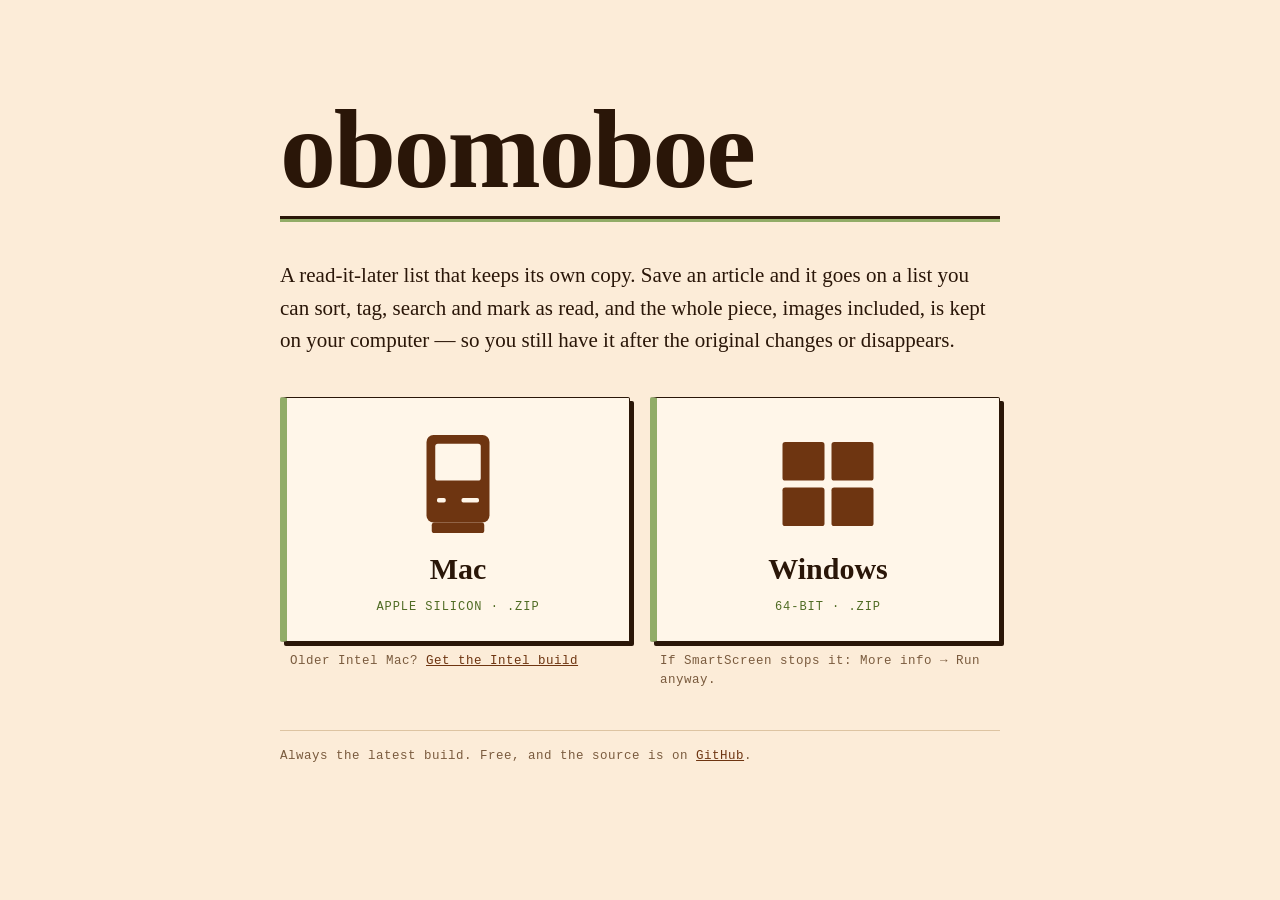
==== docs/index.html @ da9e53b9 "Add a download page for GitHub Pages One page: the name, what it does, and links that always fetch t" ====
<!doctype html>
<html lang="en">
<head>
  <meta charset="utf-8">
  <meta name="viewport" content="width=device-width, initial-scale=1">
  <title>obomoboe</title>
  <meta name="description" content="A read-it-later list that keeps its own copy. Download obomoboe for Mac or Windows.">
  <link rel="icon" href="data:image/svg+xml,<svg xmlns='http://www.w3.org/2000/svg' viewBox='0 0 16 16'><text y='14' font-size='14'>&#128214;</text></svg>">
  <style>
  :root {
    --paper: #fcecd8;
    --panel: #fff6e9;
    --ink: #2a1608;
    --muted: #7a5b3e;
    --line: #ddc4a2;
    --edge: #2a1608;
    --accent: #6e3511;
    --highlight: #91ac67;
    --second-deep: #4f6b23;

    --serif: "Iowan Old Style", "Palatino Linotype", Palatino, "Book Antiqua",
             Georgia, ui-serif, serif;
    --stencil: ui-monospace, "SF Mono", SFMono-Regular, Menlo, Consolas,
               "Liberation Mono", monospace;
  }
  @media (prefers-color-scheme: dark) {
    :root:not([data-theme="light"]) {
      color-scheme: dark;
      --paper: #17100a;
      --panel: #201710;
      --ink: #f2e2cc;
      --muted: #b09373;
      --line: #3d2c1c;
      --edge: #5d4630;
      --accent: #d08a49;
      --highlight: #91ac67;
      --second-deep: #9dbe6e;
    }
  }
  :root[data-theme="dark"] {
    color-scheme: dark;
    --paper: #17100a;
    --panel: #201710;
    --ink: #f2e2cc;
    --muted: #b09373;
    --line: #3d2c1c;
    --edge: #5d4630;
    --accent: #d08a49;
    --highlight: #91ac67;
    --second-deep: #9dbe6e;
  }

  :root { color-scheme: light; }
  * { box-sizing: border-box; }
  body {
    margin: 0;
    background: var(--paper);
    color: var(--ink);
    font: 17px/1.55 var(--serif);
    -webkit-font-smoothing: antialiased;
  }

  .page {
    max-width: 760px;
    margin: 0 auto;
    padding-inline: 20px;
    padding-block: clamp(40px, 10vw, 96px) 56px;
    display: grid;
    gap: 40px;
  }

  .name {
    margin: 0;
    font-size: clamp(56px, 14vw, 112px);
    font-weight: 700;
    line-height: .95;
    letter-spacing: -.02em;
    /* The rule under the masthead in the app, drawn as a stamp. */
    padding-bottom: 14px;
    border-bottom: 3px solid var(--edge);
    box-shadow: 0 3px 0 var(--highlight);
  }

  .blurb {
    margin: 0;
    max-width: 34em;
    font-size: clamp(18px, 2.6vw, 21px);
    text-wrap: pretty;
  }

  .downloads {
    display: grid;
    grid-template-columns: repeat(auto-fit, minmax(240px, 1fr));
    gap: 20px;
  }

  .platform { display: grid; gap: 10px; align-content: start; }

  /* A paving slab, like each article in the list. */
  .get {
    display: grid;
    justify-items: center;
    gap: 14px;
    padding: 30px 20px 24px;
    background: var(--panel);
    color: var(--ink);
    border: 1.5px solid var(--edge);
    border-left: 7px solid var(--highlight);
    border-radius: 2px;
    box-shadow: 4px 4px 0 var(--edge);
    text-decoration: none;
    transition: transform .12s ease, box-shadow .12s ease;
  }
  .get:hover {
    transform: translate(-2px, -2px);
    box-shadow: 6px 6px 0 var(--edge);
  }
  .get:active { transform: translate(2px, 2px); box-shadow: 2px 2px 0 var(--edge); }
  .get:focus-visible { outline: 3px solid var(--accent); outline-offset: 4px; }

  .get svg { width: 112px; height: 112px; color: var(--accent); }

  .get__label {
    font-size: 30px;
    font-weight: 700;
    line-height: 1;
  }
  .get__file {
    font-family: var(--stencil);
    font-size: 12px;
    letter-spacing: .08em;
    text-transform: uppercase;
    color: var(--second-deep);
  }

  .alt {
    margin: 0;
    padding-left: 10px;
    font-family: var(--stencil);
    font-size: 12.5px;
    letter-spacing: .04em;
    color: var(--muted);
  }
  .alt a { color: var(--accent); }

  .foot {
    margin: 0;
    padding-top: 16px;
    border-top: 1px solid var(--line);
    font-family: var(--stencil);
    font-size: 12.5px;
    letter-spacing: .04em;
    color: var(--muted);
  }
  .foot a { color: var(--accent); }

  @media (prefers-reduced-motion: reduce) {
    .get, .get:hover, .get:active { transition: none; transform: none; }
  }
</style>
</head>
<body>
<main class="page">
  <h1 class="name">obomoboe</h1>

  <p class="blurb">A read-it-later list that keeps its own copy. Save an
    article and it goes on a list you can sort, tag, search and mark as read,
    and the whole piece, images included, is kept on your computer &mdash; so
    you still have it after the original changes or disappears.</p>

  <section class="downloads" aria-label="Download">
    <div class="platform">
      <a class="get" id="get-mac"
         href="https://github.com/afriedman412/obomoboe/releases/latest/download/obomoboe-mac-apple-silicon.zip">
        <svg viewBox="0 0 64 64" fill="none" aria-hidden="true">
          <!-- A compact Mac: the case, the screen, the floppy slot. -->
          <rect x="14" y="4" width="36" height="50" rx="4" fill="currentColor"/>
          <rect x="19" y="9" width="26" height="21" rx="1.5" style="fill: var(--panel)"/>
          <rect x="34" y="40" width="10" height="2.5" rx="1" style="fill: var(--panel)"/>
          <rect x="20" y="40" width="5" height="2.5" rx="1" style="fill: var(--panel)"/>
          <rect x="17" y="54" width="30" height="6" rx="1.5" fill="currentColor"/>
        </svg>
        <span class="get__label">Mac</span>
        <span class="get__file">Apple Silicon &middot; .zip</span>
      </a>
      <p class="alt">Older Intel Mac?
        <a href="https://github.com/afriedman412/obomoboe/releases/latest/download/obomoboe-mac-intel.zip">Get
          the Intel build</a></p>
    </div>

    <div class="platform">
      <a class="get" id="get-windows"
         href="https://github.com/afriedman412/obomoboe/releases/latest/download/obomoboe-windows.zip">
        <svg viewBox="0 0 64 64" fill="none" aria-hidden="true">
          <!-- A window in four panes. -->
          <rect x="6" y="8" width="24" height="22" rx="1.5" fill="currentColor"/>
          <rect x="34" y="8" width="24" height="22" rx="1.5" fill="currentColor"/>
          <rect x="6" y="34" width="24" height="22" rx="1.5" fill="currentColor"/>
          <rect x="34" y="34" width="24" height="22" rx="1.5" fill="currentColor"/>
        </svg>
        <span class="get__label">Windows</span>
        <span class="get__file">64-bit &middot; .zip</span>
      </a>
      <p class="alt">If SmartScreen stops it: More info &rarr; Run anyway.</p>
    </div>
  </section>

  <p class="foot">Always the latest build. Free, and the source is on
    <a href="https://github.com/afriedman412/obomoboe">GitHub</a>.</p>
</main>
</body>
</html>
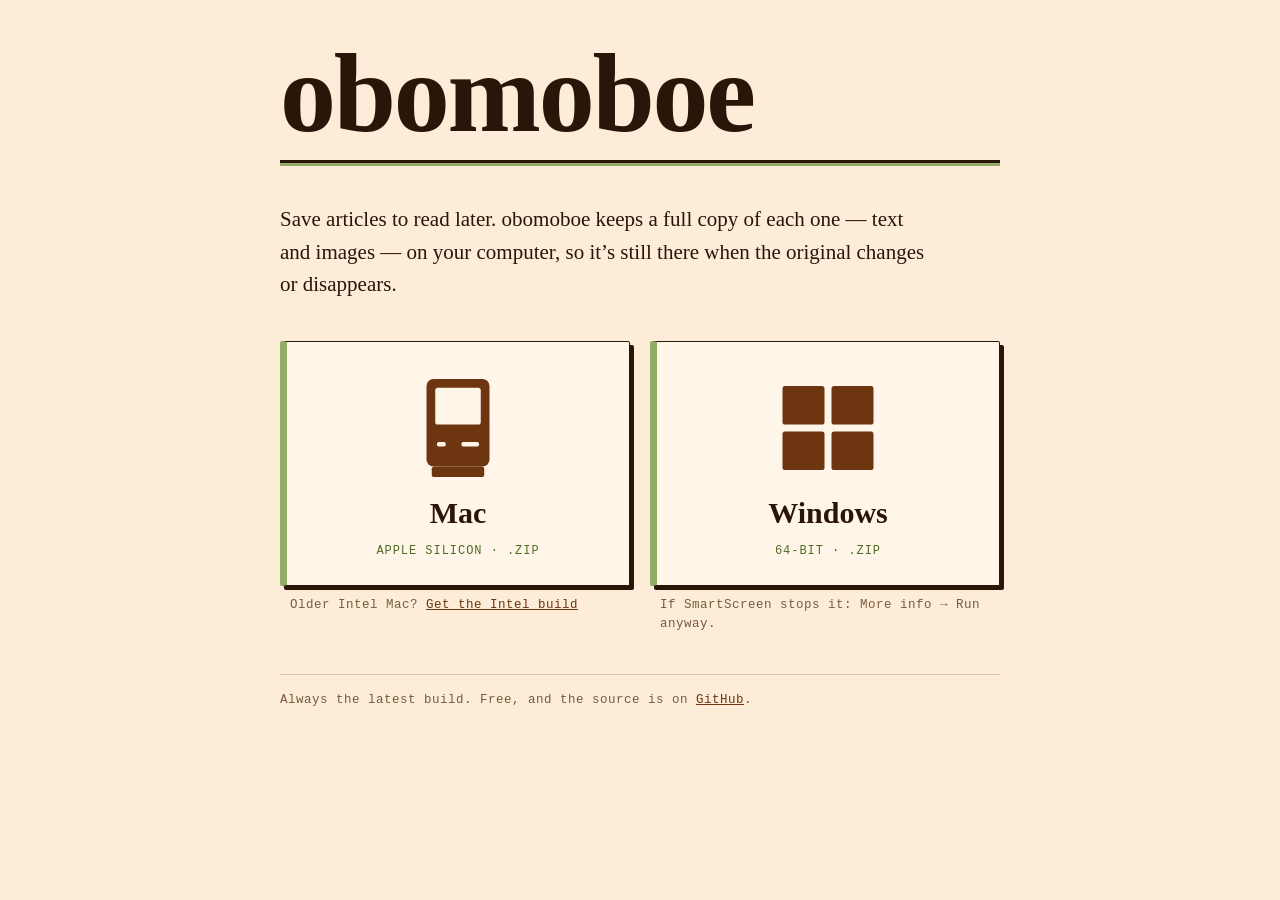
==== commit fdfa757b: "Tighten the download page's blurb and top spacing Co-Authored-By: Claude Opus 5.5 (1M context) <nore" ====
--- a/docs/index.html
+++ b/docs/index.html
@@ -4,7 +4,7 @@
   <meta charset="utf-8">
   <meta name="viewport" content="width=device-width, initial-scale=1">
   <title>obomoboe</title>
-  <meta name="description" content="A read-it-later list that keeps its own copy. Download obomoboe for Mac or Windows.">
+  <meta name="description" content="Save articles to read later, with a full copy kept on your computer. Download obomoboe for Mac or Windows.">
   <link rel="icon" href="data:image/svg+xml,<svg xmlns='http://www.w3.org/2000/svg' viewBox='0 0 16 16'><text y='14' font-size='14'>&#128214;</text></svg>">
   <style>
   :root {
@@ -64,7 +64,7 @@
     max-width: 760px;
     margin: 0 auto;
     padding-inline: 20px;
-    padding-block: clamp(40px, 10vw, 96px) 56px;
+    padding-block: clamp(24px, 4vw, 40px) 56px;
     display: grid;
     gap: 40px;
   }
@@ -163,10 +163,9 @@
 <main class="page">
   <h1 class="name">obomoboe</h1>
 
-  <p class="blurb">A read-it-later list that keeps its own copy. Save an
-    article and it goes on a list you can sort, tag, search and mark as read,
-    and the whole piece, images included, is kept on your computer &mdash; so
-    you still have it after the original changes or disappears.</p>
+  <p class="blurb">Save articles to read later. obomoboe keeps a full copy
+    of each one &mdash; text and images &mdash; on your computer, so it&rsquo;s
+    still there when the original changes or disappears.</p>
 
   <section class="downloads" aria-label="Download">
     <div class="platform">
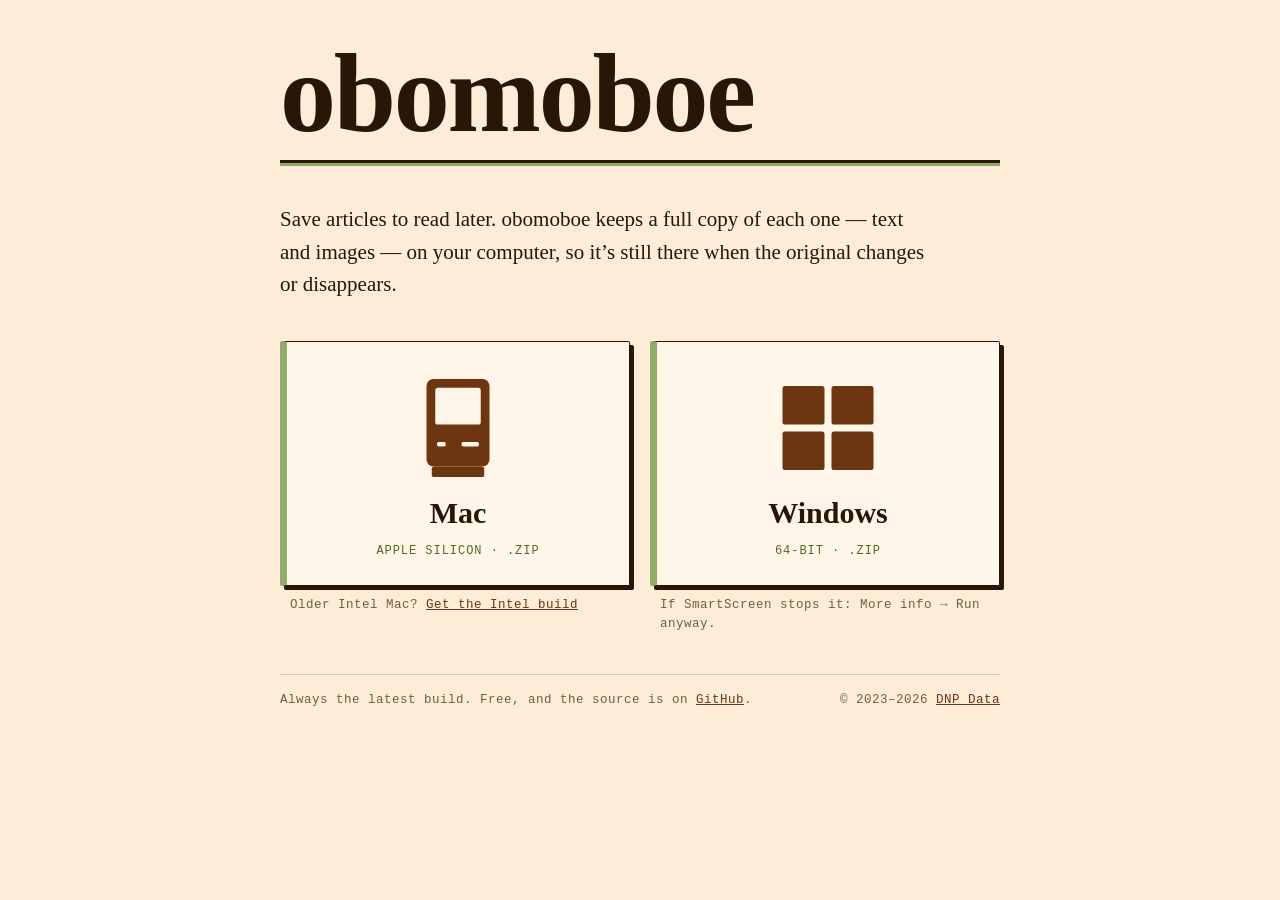
==== commit 33087692: "Add the copyright line to the download page Co-Authored-By: Claude Opus 5.5 (1M context) <noreply@an" ====
--- a/docs/index.html
+++ b/docs/index.html
@@ -144,7 +144,10 @@
   .alt a { color: var(--accent); }
 
   .foot {
-    margin: 0;
+    display: flex;
+    flex-wrap: wrap;
+    justify-content: space-between;
+    gap: 6px 24px;
     padding-top: 16px;
     border-top: 1px solid var(--line);
     font-family: var(--stencil);
@@ -152,6 +155,7 @@
     letter-spacing: .04em;
     color: var(--muted);
   }
+  .foot p { margin: 0; }
   .foot a { color: var(--accent); }
 
   @media (prefers-reduced-motion: reduce) {
@@ -204,8 +208,11 @@
     </div>
   </section>
 
-  <p class="foot">Always the latest build. Free, and the source is on
-    <a href="https://github.com/afriedman412/obomoboe">GitHub</a>.</p>
+  <footer class="foot">
+    <p>Always the latest build. Free, and the source is on
+      <a href="https://github.com/afriedman412/obomoboe">GitHub</a>.</p>
+    <p>&copy; 2023&ndash;2026 <a href="https://dnpdata.com">DNP Data</a></p>
+  </footer>
 </main>
 </body>
 </html>
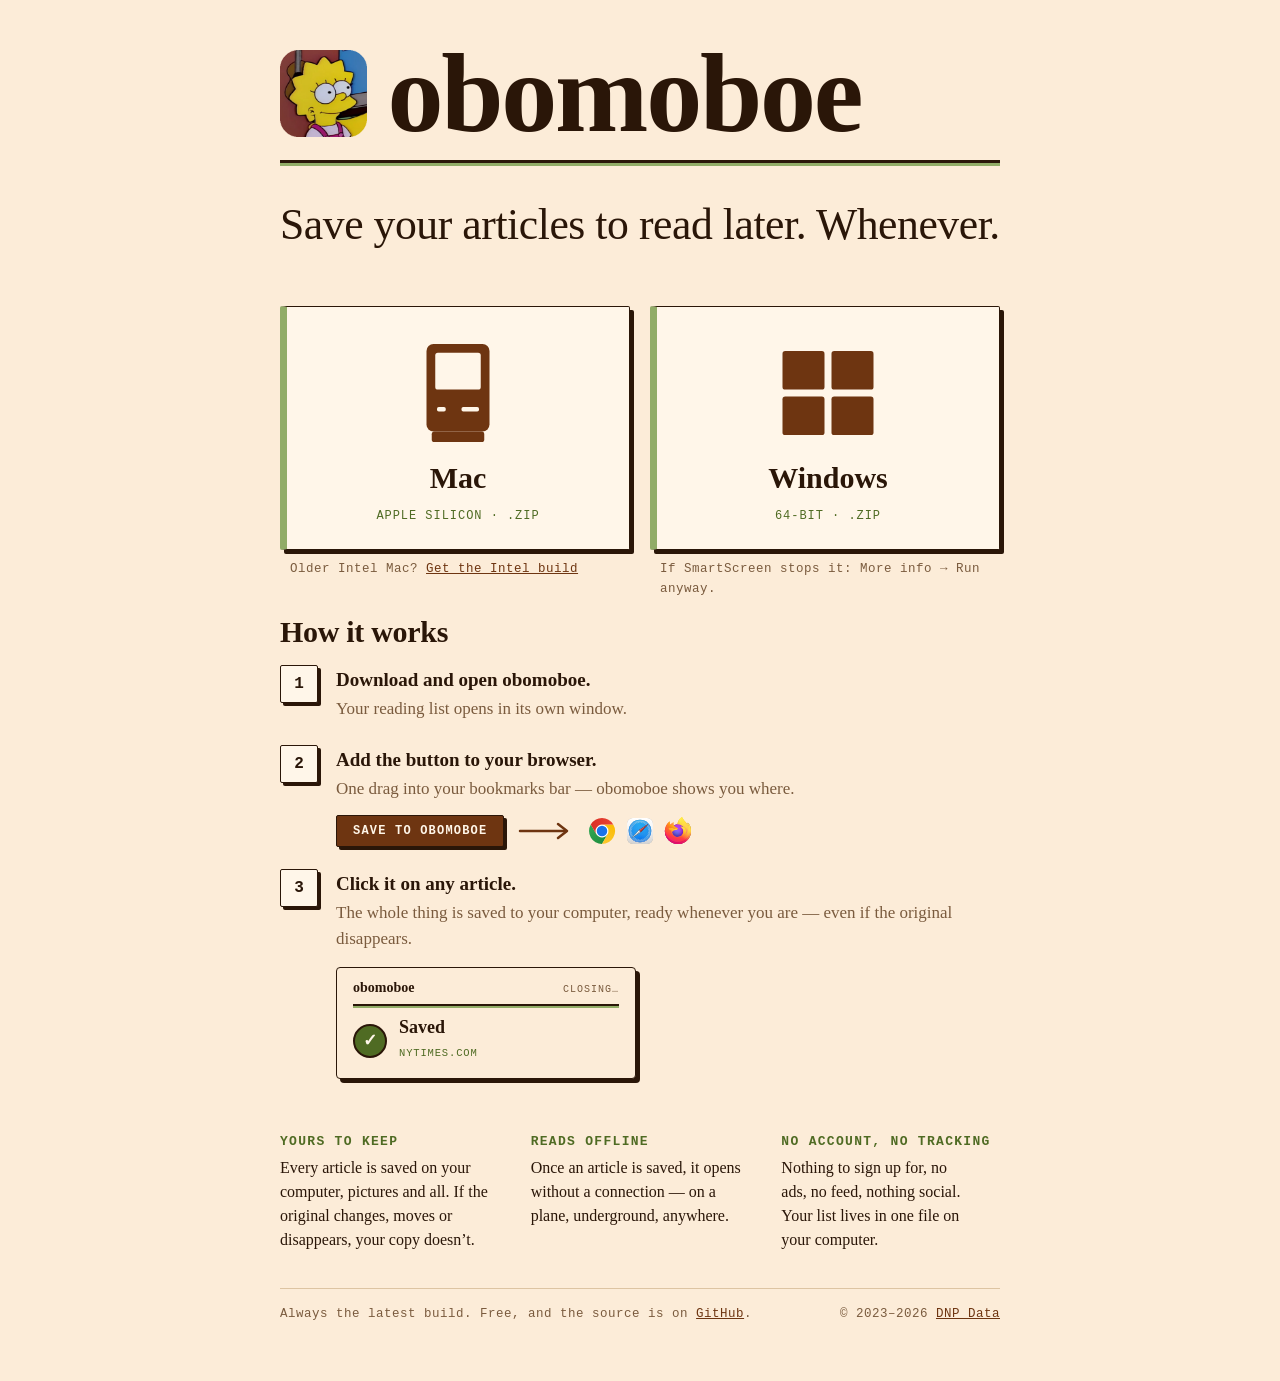
==== commit 65a2ea6c: "Rework the download page: tagline, how it works, selling points, icon - The tagline is one line, siz" ====
--- a/docs/index.html
+++ b/docs/index.html
@@ -5,7 +5,7 @@
   <meta name="viewport" content="width=device-width, initial-scale=1">
   <title>obomoboe</title>
   <meta name="description" content="Save articles to read later, with a full copy kept on your computer. Download obomoboe for Mac or Windows.">
-  <link rel="icon" href="data:image/svg+xml,<svg xmlns='http://www.w3.org/2000/svg' viewBox='0 0 16 16'><text y='14' font-size='14'>&#128214;</text></svg>">
+  <link rel="icon" href="icon.png" type="image/png">
   <style>
   :root {
     --paper: #fcecd8;
@@ -66,8 +66,14 @@
     padding-inline: 20px;
     padding-block: clamp(24px, 4vw, 40px) 56px;
     display: grid;
-    gap: 40px;
-  }
+    gap: 36px;
+  }
+  /* The middle sections are spaced alike, a step wider than the header,
+     so they read as separate parts. The notes under the download tiles are
+     faint enough to read as part of the gap, so the space after them is
+     cut by their height: tiles to "How it works" matches the rest. */
+  .downloads, .points { margin-top: 20px; }
+  .how { margin-top: -18px; }
 
   .name {
     margin: 0;
@@ -80,12 +86,33 @@
     border-bottom: 3px solid var(--edge);
     box-shadow: 0 3px 0 var(--highlight);
   }
-
+  .name {
+    display: flex;
+    align-items: center;
+    gap: .18em;
+  }
+  .name a {
+    display: flex;
+    align-items: center;
+    gap: inherit;
+    color: inherit;
+    text-decoration: none;
+  }
+  .name a:focus-visible { outline: 3px solid var(--accent); outline-offset: 4px; }
+  .name__icon {
+    width: .78em;
+    height: .78em;
+    flex: none;
+  }
+
+  /* One line, as wide as the column: sized by the script at the bottom,
+     since the width depends on which serif this computer has. */
   .blurb {
     margin: 0;
-    max-width: 34em;
-    font-size: clamp(18px, 2.6vw, 21px);
-    text-wrap: pretty;
+    font-size: min(36px, calc((100vw - 40px) / 19.5));
+    line-height: 1.15;
+    letter-spacing: -.01em;
+    white-space: nowrap;
   }
 
   .downloads {
@@ -158,18 +185,161 @@
   .foot p { margin: 0; }
   .foot a { color: var(--accent); }
 
+  /* How it works: numbered stamps, as on the app's bookmarklet page. */
+  .how { display: grid; gap: 18px; }
+  .how__title {
+    margin: 0;
+    font-size: 30px;
+    line-height: 1;
+    letter-spacing: -.01em;
+  }
+  .how__steps {
+    list-style: none;
+    counter-reset: step;
+    margin: 0;
+    padding: 0;
+    display: grid;
+    gap: 22px;
+  }
+  .how__steps li {
+    counter-increment: step;
+    display: grid;
+    grid-template-columns: 40px 1fr;
+    gap: 16px;
+  }
+  .how__steps li::before {
+    content: counter(step);
+    width: 36px;
+    height: 36px;
+    display: grid;
+    place-items: center;
+    border: 1.5px solid var(--edge);
+    border-radius: 2px;
+    background: var(--panel);
+    box-shadow: 3px 3px 0 var(--edge);
+    font: 700 16px/1 var(--stencil);
+  }
+  .how__steps strong { font-size: 19px; }
+  .how__steps p { margin: 2px 0 0; color: var(--muted); }
+
+  /* Pictures of the real thing, drawn to match: not controls. */
+  /* The button, an arrow drifting toward the browsers, the browsers.
+     Logos from browser-logos (github.com/alrra/browser-logos), in docs/browsers. */
+  .drag-demo {
+    display: flex;
+    flex-wrap: wrap;
+    align-items: center;
+    gap: 10px 14px;
+    margin-top: 12px;
+  }
+  .drag-demo__arrow {
+    width: 56px;
+    height: 20px;
+    flex: none;
+    fill: none;
+    stroke: var(--accent);
+    stroke-width: 2.5;
+    stroke-linecap: round;
+    stroke-linejoin: round;
+  }
+  .drag-demo__arrow g { animation: drift 1.6s ease-in-out infinite; }
+  @keyframes drift {
+    0%, 100% { transform: translateX(-4px); opacity: .55; }
+    50% { transform: translateX(4px); opacity: 1; }
+  }
+  .drag-demo__browsers { display: flex; gap: 10px; }
+  .drag-demo__browsers img { width: 28px; height: 28px; }
+  @media (max-width: 480px) {
+    .drag-demo { flex-direction: column; align-items: flex-start; }
+    .drag-demo__arrow { transform: rotate(90deg); margin: 6px 0 6px 8px; width: 40px; }
+  }
+  .mock-button {
+    display: inline-block;
+    padding: 9px 16px;
+    border: 1.5px solid var(--edge);
+    border-radius: 2px;
+    background: var(--accent);
+    color: var(--panel);
+    box-shadow: 3px 3px 0 var(--edge);
+    font: 700 12px/1 var(--stencil);
+    letter-spacing: .1em;
+    text-transform: uppercase;
+  }
+  .mock-popup {
+    margin-top: 14px;
+    width: min(100%, 300px);
+    padding: 0 16px 14px;
+    background: var(--paper);
+    border: 1.5px solid var(--edge);
+    border-radius: 4px;
+    box-shadow: 4px 4px 0 var(--edge);
+  }
+  .mock-popup__bar {
+    display: flex;
+    justify-content: space-between;
+    align-items: baseline;
+    padding: 9px 0 6px;
+    margin-bottom: 12px;
+    border-bottom: 2px solid var(--edge);
+    box-shadow: 0 2px 0 var(--highlight);
+    font-size: 14px;
+  }
+  .mock-popup__bar span {
+    font: 10px var(--stencil);
+    letter-spacing: .1em;
+    text-transform: uppercase;
+    color: var(--muted);
+  }
+  .mock-popup__body { display: flex; align-items: center; gap: 12px; }
+  .mock-popup__seal {
+    width: 34px;
+    height: 34px;
+    flex: none;
+    display: grid;
+    place-items: center;
+    border-radius: 50%;
+    border: 2px solid var(--edge);
+    background: var(--second-deep);
+    color: var(--panel);
+    font: 700 17px/1 var(--stencil);
+  }
+  .mock-popup__body b { display: block; font-size: 18px; line-height: 1.1; }
+  .mock-popup__body small {
+    font: 10.5px var(--stencil);
+    letter-spacing: .08em;
+    text-transform: uppercase;
+    color: var(--second-deep);
+  }
+
+  .points {
+    display: grid;
+    grid-template-columns: repeat(auto-fit, minmax(210px, 1fr));
+    gap: 26px 32px;
+  }
+  .point h2 {
+    margin: 0 0 8px;
+    line-height: 1;
+    font-family: var(--stencil);
+    font-size: 13px;
+    font-weight: 700;
+    letter-spacing: .1em;
+    text-transform: uppercase;
+    color: var(--second-deep);
+  }
+  .point p { margin: 0; font-size: 16px; line-height: 1.5; text-wrap: pretty; }
+  .point a { color: var(--accent); }
+
   @media (prefers-reduced-motion: reduce) {
     .get, .get:hover, .get:active { transition: none; transform: none; }
+    .drag-demo__arrow g { animation: none; }
   }
 </style>
 </head>
 <body>
 <main class="page">
-  <h1 class="name">obomoboe</h1>
-
-  <p class="blurb">Save articles to read later. obomoboe keeps a full copy
-    of each one &mdash; text and images &mdash; on your computer, so it&rsquo;s
-    still there when the original changes or disappears.</p>
+  <h1 class="name"><a href="/"><img class="name__icon" src="icon.png" alt="">obomoboe</a></h1>
+
+  <p class="blurb"><span>Save your articles to read later. Whenever.</span></p>
 
   <section class="downloads" aria-label="Download">
     <div class="platform">
@@ -208,11 +378,88 @@
     </div>
   </section>
 
+  <section class="how" aria-labelledby="how-title">
+    <h2 class="how__title" id="how-title">How it works</h2>
+    <ol class="how__steps">
+      <li>
+        <div>
+          <strong>Download and open obomoboe.</strong>
+          <p>Your reading list opens in its own window.</p>
+        </div>
+      </li>
+      <li>
+        <div>
+          <strong>Add the button to your browser.</strong>
+          <p>One drag into your bookmarks bar &mdash; obomoboe shows you
+            where.</p>
+          <div class="drag-demo" aria-hidden="true">
+            <span class="mock-button">Save to obomoboe</span>
+            <svg class="drag-demo__arrow" viewBox="0 0 56 20">
+              <g><path d="M2 10h46"/><path d="M40 3l9 7-9 7"/></g>
+            </svg>
+            <span class="drag-demo__browsers">
+              <img src="browsers/chrome.svg" alt="Chrome">
+              <img src="browsers/safari.svg" alt="Safari">
+              <img src="browsers/firefox.svg" alt="Firefox">
+            </span>
+          </div>
+        </div>
+      </li>
+      <li>
+        <div>
+          <strong>Click it on any article.</strong>
+          <p>The whole thing is saved to your computer, ready whenever you
+            are &mdash; even if the original disappears.</p>
+          <div class="mock-popup" aria-hidden="true">
+            <div class="mock-popup__bar"><b>obomoboe</b><span>closing&hellip;</span></div>
+            <div class="mock-popup__body">
+              <span class="mock-popup__seal">&#10003;</span>
+              <span><b>Saved</b><small>nytimes.com</small></span>
+            </div>
+          </div>
+        </div>
+      </li>
+    </ol>
+  </section>
+
+  <section class="points" aria-label="What it does">
+    <div class="point">
+      <h2>Yours to keep</h2>
+      <p>Every article is saved on your computer, pictures and all. If the
+        original changes, moves or disappears, your copy doesn&rsquo;t.</p>
+    </div>
+    <div class="point">
+      <h2>Reads offline</h2>
+      <p>Once an article is saved, it opens without a connection &mdash; on a
+        plane, underground, anywhere.</p>
+    </div>
+    <div class="point">
+      <h2>No account, no tracking</h2>
+      <p>Nothing to sign up for, no ads, no feed, nothing social. Your list
+        lives in one file on your computer.</p>
+    </div>
+  </section>
+
   <footer class="foot">
     <p>Always the latest build. Free, and the source is on
       <a href="https://github.com/afriedman412/obomoboe">GitHub</a>.</p>
     <p>&copy; 2023&ndash;2026 <a href="https://dnpdata.com">DNP Data</a></p>
   </footer>
 </main>
+<script>
+  (function () {
+    var line = document.querySelector(".blurb");
+    var text = line && line.firstElementChild;
+    if (!text) return;
+    function fit() {
+      line.style.fontSize = "";
+      var size = parseFloat(getComputedStyle(line).fontSize);
+      var scale = line.clientWidth / text.getBoundingClientRect().width;
+      line.style.fontSize = Math.min(size * scale, 64) + "px";
+    }
+    fit();
+    window.addEventListener("resize", fit);
+  })();
+</script>
 </body>
 </html>
